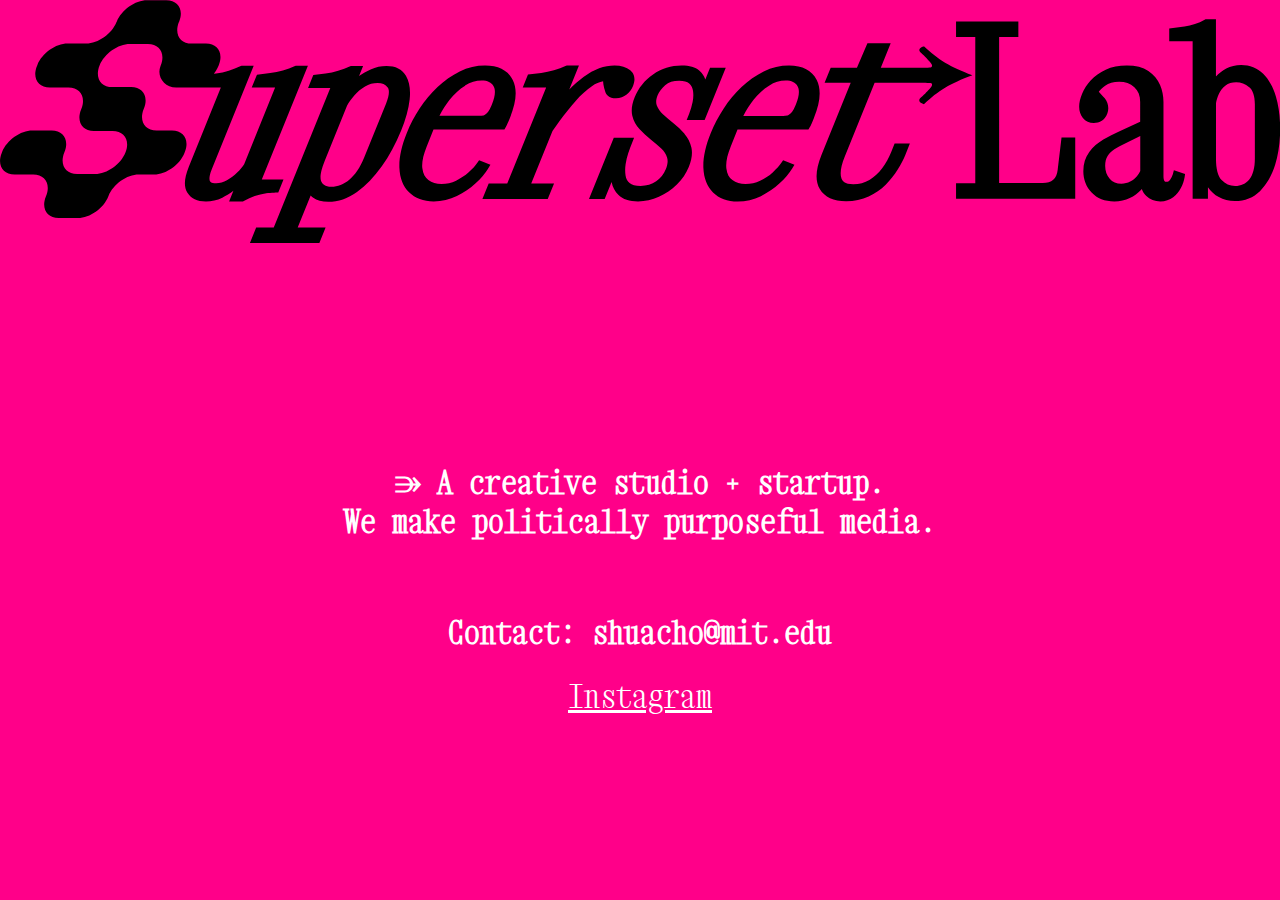
==== index.html @ b6407f48 "Add files via upload" ====
<!doctype html>

<html>
<head>
  <meta charset="utf-8">
  <title>Superset Lab</title>
  <meta name="description" content="temp site">
  <link rel="icon" href="icon.png">

  <link rel="stylesheet" href="style.css">
  <!-- <script src="jquery-3.5.1.min.js"></script> -->
  <!-- <script src="script.js"></script> -->

  
</head>


<body class="regular" >

<!-- MAIN STUFF -->
<div id="logo-container">
  <img src = "logo-white.svg" id="logo"/>

</div>
<div id="container">

    <h2 class="text1" >
      ⭄ A creative studio + startup.
      <br>We make politically purposeful media.
    </h2>

    <br>
    <h2 class="text1" >Contact: shuacho@mit.edu</h2>
    <a href="https://www.instagram.com/supersetlab/" target="_blank" class="text1 link" >Instagram</a>
</div>

  
</body>



</html>
---- style.css ----
:root {

    --superset-pink: rgb(255, 0, 137);
    /* --second-color: rgb(38, 42, 44); */
    /* --third-color: rgb(0, 96, 231); */
    --paragraphFontSize: 20px;
}

@font-face {
    font-family: "Xanh";
    src: url("../fonts/XanhMono-Regular.ttf");
}
@font-face {
    font-family: "Xanh Italic";
    src: url("../fonts/XanhMono-Italic.ttf");
}
strong {
    font-weight: normal;
    font-family: "Xanh";
    /* font-size: var(--paragraphFontSize); */
}

html {
    font-family: "Xanh";
    padding: 0;
    margin: 0;
}

body {
    background-color: var(--superset-pink);
    color: white;
    text-align: center;
    padding: 0;
    margin: 0;
}
#container {
  margin-top: 20vw;
  padding-top: 20vh;
  position: relative;
  /* background-color: rgba(0,00,255,.4); */


}
#logo-container {
  position: fixed;
  top: 0;
  width: 100%;
  /* background-color: #00fff280; */
  padding: 0;
  margin: 0;
}

#logo {
  width: 100%;
  padding: 0;
  margin: 0;
}
#logo:hover {
  filter: invert(100%);
}
.text1 {
  font-size: 2em;
  /* text-decoration: none; */
  color: white;
}
.link:hover {
  color: black;
}

/* FOR SMALL SCREENS */
/* @media (max-width:1030px){
    img {
      max-width: 90%;
      margin: -1em auto;
    }
  #container {
    margin-top: 30vh;
  }
} */
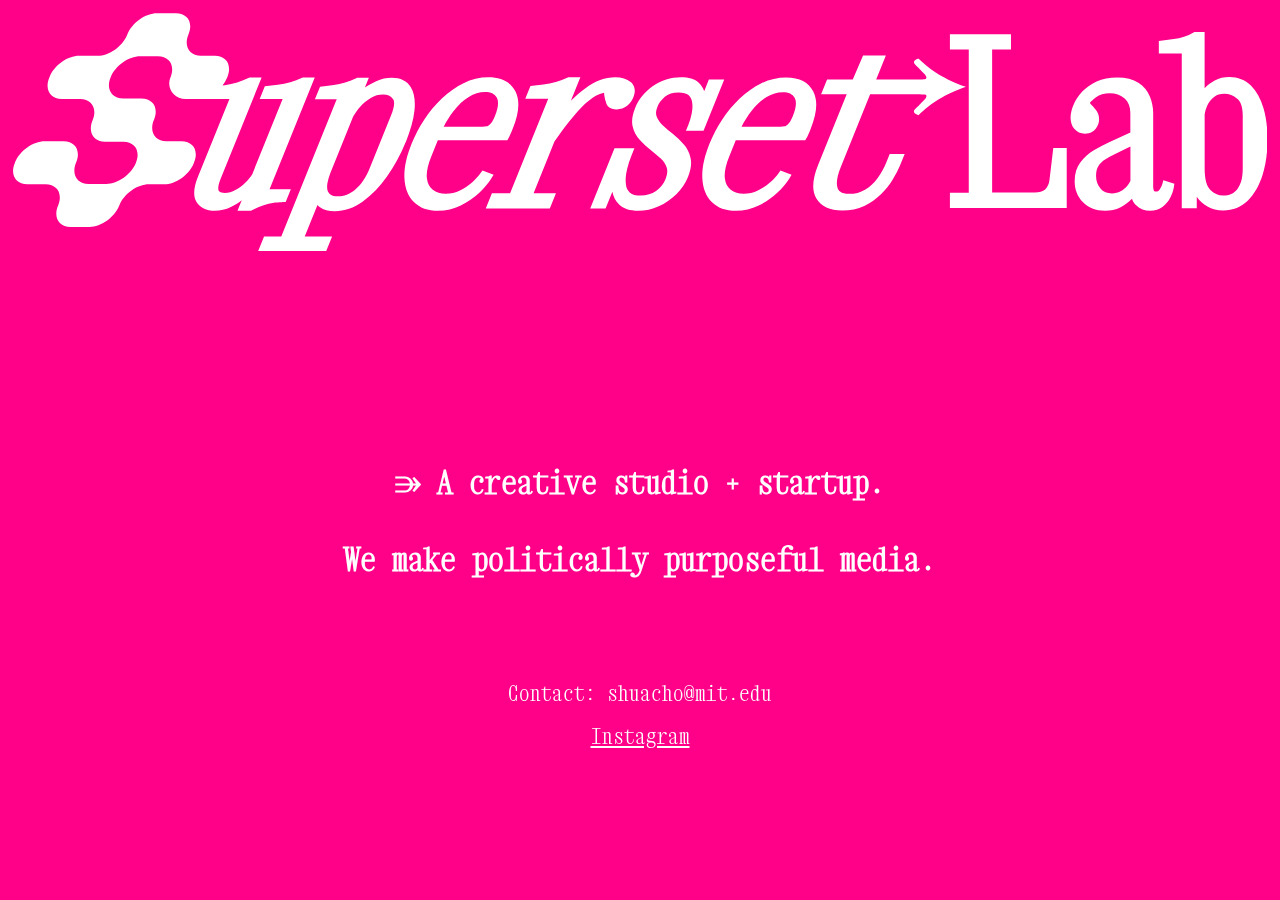
==== commit a534ee43: "u" ====
--- a/index.html
+++ b/index.html
@@ -8,30 +8,46 @@
   <link rel="icon" href="icon.png">
 
   <link rel="stylesheet" href="style.css">
-  <!-- <script src="jquery-3.5.1.min.js"></script> -->
-  <!-- <script src="script.js"></script> -->
+  <script src="jquery-3.5.1.min.js"></script>
+  <script src="script.js"></script>
 
   
 </head>
 
 
+<div id="logo-container">
+  <!-- <img src = "logo-white.svg" id="logo"/> -->
+  <!-- <svg id="bear">
+    <g class="selector-that-triggers-hover">
+      
+
+    </g>
+  </svg> -->
+  <svg id="logo" xmlns="http://www.w3.org/2000/svg" viewBox="0 0 264.18 50.25">
+    <!-- <defs>
+      <style>.cls-1{fill:#fff;}</style>
+    </defs> -->
+    <g class="hoverPath">
+      <path class="cls-1" d="m54.97,39.96c-1.74.27-3.1.75-4.65,1.6l-.18.1h-2.86l.89-2.21c-.71.55-1.47,1.03-2.29,1.42-1.09.52-2.22.79-3.38.79-1.8,0-3.1-.62-3.85-1.85-.75-1.22-.64-2.97.32-5.35l6.61-16.36h-9.21c-2.54,0-4.09-2.35-3.24-4.45l.04-.09c.99-2.46-.19-4.45-2.65-4.45h-3.72c-2.46,0-5.26,1.99-6.25,4.45-.99,2.46.19,4.45,2.65,4.45h3.85c2.46,0,3.65,1.99,2.65,4.45l-.04.09c-.99,2.46.19,4.45,2.65,4.45h3.18c2.46,0,3.65,1.99,2.65,4.45l-.07.18c-.99,2.46-3.79,4.45-6.25,4.45h-3.18c-2.46,0-5.26,1.99-6.25,4.45l-.04.09c-.99,2.46-3.79,4.45-6.25,4.45h-3.98c-2.46,0-3.65-1.99-2.65-4.45l.04-.09c.99-2.46-.19-4.45-2.65-4.45h-3.85c-2.46,0-3.65-1.99-2.65-4.45l.07-.18c.99-2.46,3.79-4.45,6.25-4.45h3.98c2.46,0,3.65,1.99,2.65,4.45l-.04.09c-.99,2.46.19,4.45,2.65,4.45h3.72c2.46,0,5.26-1.99,6.25-4.45.99-2.46-.19-4.45-2.65-4.45h-3.85c-2.46,0-3.65-1.99-2.65-4.45l.04-.09c.99-2.46-.19-4.45-2.65-4.45h-3.85c-2.46,0-3.65-1.99-2.65-4.45l.07-.18c.99-2.46,3.79-4.45,6.25-4.45h3.85c2.46,0,5.26-1.99,6.25-4.45l.04-.09c.99-2.46,3.79-4.45,6.25-4.45h3.98c2.46,0,3.65,1.99,2.65,4.45l-.04.09c-.99,2.46.19,4.45,2.65,4.45h2.92c2.46,0,3.65,1.99,2.65,4.45l-.07.18c-.23.56-.56,1.1-.95,1.6l.48-.04c1.78-.22,3.47-.81,5.09-1.56l.16-.07h2.5l-8.65,21.4c-.69,1.71-.47,2.34-.34,2.53.22.32.79.39,1.24.39.77,0,1.52-.2,2.23-.61.77-.44,1.48-.97,2.11-1.6.62-.61,1.1-1.2,1.44-1.75l6.39-15.83h-4.83l1.08-2.67,2.74-.33c1.78-.22,3.5-.71,5.12-1.46l.16-.07h2.5l-9.52,23.56h4.48l-1.08,2.67s-1.52.02-2.49.17Zm27.76-12.82c-1.06,2.63-2.38,5.07-3.93,7.26-1.56,2.21-3.28,3.99-5.12,5.3-1.9,1.35-3.89,2.04-5.91,2.04-1.34,0-2.39-.29-3.12-.85-.19-.15-.37-.31-.53-.47l-2.68,6.63h5.76l-1.29,3.21h-14.33l1.29-3.21h3.63l11.67-28.87h-4.59l1.08-2.67,2.53-.29c1.78-.21,3.47-.75,5.09-1.5l.16-.07h2.5l-.83,2.06c.73-.52,1.53-.98,2.38-1.35,1.06-.47,2.16-.71,3.28-.71,1.87,0,3.22.67,4.01,2,.73,1.22.99,2.87.77,4.9-.21,1.93-.82,4.15-1.81,6.6Zm-16.4,10.44c.24.45.71,1.04,2.06,1.04s2.51-.47,3.7-1.45c1.21-1,2.24-2.52,3.05-4.53l4.53-11.21c.64-1.59.77-2.78.35-3.34-.46-.61-1.14-.91-2.08-.91s-1.79.23-2.6.72c-.85.5-1.6,1.12-2.22,1.84-.64.74-1.15,1.46-1.5,2.12l-4.59,11.37c-1.13,2.79-.92,3.92-.69,4.34Zm34.4-2.7c-.6.97-1.46,1.99-2.57,3.03-1.12,1.04-2.42,1.93-3.86,2.64-1.48.73-3.09,1.1-4.79,1.1-2.13,0-3.85-.63-5.09-1.87-1.23-1.23-1.9-2.94-1.99-5.1-.08-2.06.43-4.46,1.51-7.14.7-1.74,1.6-3.45,2.66-5.08,1.06-1.64,2.31-3.14,3.71-4.47,1.41-1.34,2.95-2.42,4.57-3.22,1.66-.81,3.42-1.22,5.23-1.22,2.81,0,4.73,1.01,5.72,3,.96,1.94.77,4.49-.57,7.8-.17.42-.33.81-.49,1.16-.17.38-.31.67-.43.87l-.23.41h-14.64l-1.4,3.48c-.75,1.85-1.05,3.38-.9,4.54.14,1.1.54,1.89,1.24,2.42.73.56,1.62.83,2.71.83s2.08-.23,3.01-.68c.96-.47,1.84-1.05,2.6-1.74.77-.69,1.37-1.35,1.79-1.97l.36-.52,2.34.91-.5.82Zm-4.74-17.17c-1.16.72-2.25,1.72-3.23,2.98-.77.98-1.46,2.08-2.06,3.27h8.2c.29,0,.59-.03.89-.1.14-.03.39-.14.74-.49.22-.22.57-.7.99-1.75.69-1.71.81-2.99.35-3.8-.44-.78-1.25-1.16-2.46-1.16s-2.32.35-3.43,1.04Zm28.48-.89l.07.63c.07.46.2.97.4,1.55.16.49.67,1.31,2.21,1.31.84,0,1.58-.25,2.19-.75.58-.47,1.02-1.07,1.31-1.79.73-1.78-.04-2.78-.57-3.22-.79-.66-1.88-1-3.26-1-2.09,0-4.22.79-6.32,2.33-1.05.77-2.06,1.65-3.01,2.62l2-4.96h-2.5l-.16.07c-1.62.75-3.35,1.24-5.12,1.46l-2.74.33-1.08,2.68h4.83l-8.03,19.88h-3.83l-1.3,3.2h13.49l1.3-3.2h-4.71l4.39-10.88,1.46-2.05c1.08-1.5,2.2-2.9,3.32-4.17,1.11-1.26,2.24-2.28,3.35-3.04.79-.54,1.56-.88,2.31-1.01Zm16.81,10.85c-.68-.77-1.44-1.5-2.28-2.16-.77-.6-1.5-1.23-2.18-1.87-.59-.56-1.01-1.17-1.26-1.83-.22-.58-.16-1.27.17-2.09.28-.7.81-1.4,1.55-2.07.7-.63,1.65-.93,2.9-.93.96,0,1.66.19,2.07.55.43.38.69.88.78,1.51.11.73.09,1.51-.08,2.33-.17.86-.41,1.69-.73,2.46l-.5,1.24h3.71l4.36-10.78h-3.24l-.98,2.43c-.22-.7-.65-1.33-1.26-1.88-.79-.69-1.98-1.03-3.65-1.03-2.14,0-4.12.62-5.88,1.85-1.75,1.22-3.02,2.8-3.79,4.71-.58,1.45-.75,2.73-.49,3.82.25,1.06.77,2.01,1.52,2.82.69.74,1.45,1.44,2.28,2.1.78.61,1.51,1.24,2.18,1.87.59.55.98,1.17,1.21,1.88.2.65.11,1.46-.28,2.42-.42,1.03-1.06,1.84-1.98,2.48-.9.64-1.96.94-3.22.94-1.05,0-1.82-.2-2.27-.6-.47-.41-.74-.92-.83-1.56-.11-.73-.11-1.51.01-2.31.13-.83.31-1.6.54-2.28.24-.71.42-1.21.54-1.52l.67-1.67h-4.19l-5.12,12.67h3.24l1.43-3.54c.19,1.04.67,1.95,1.43,2.7.88.88,2.24,1.32,4.03,1.32,1.46,0,2.91-.32,4.3-.95,1.38-.62,2.62-1.48,3.71-2.55,1.1-1.08,1.93-2.32,2.48-3.68.59-1.47.77-2.78.53-3.9-.24-1.09-.73-2.07-1.46-2.91Zm26.73-3.31c-.17.42-.33.81-.49,1.16-.17.38-.31.67-.43.87l-.23.41h-14.64l-1.4,3.48c-.75,1.85-1.05,3.38-.9,4.54.14,1.1.54,1.89,1.24,2.42.73.56,1.62.83,2.71.83s2.08-.23,3.01-.68c.96-.47,1.84-1.05,2.6-1.74.77-.69,1.37-1.35,1.79-1.97l.36-.52,2.34.91-.5.82c-.6.97-1.46,1.99-2.57,3.03-1.12,1.04-2.42,1.93-3.86,2.64-1.48.73-3.09,1.1-4.79,1.1-2.13,0-3.85-.63-5.09-1.87-1.23-1.23-1.9-2.94-1.99-5.1-.08-2.06.43-4.46,1.51-7.14.7-1.74,1.6-3.45,2.66-5.08,1.06-1.64,2.31-3.14,3.71-4.47,1.41-1.34,2.95-2.42,4.57-3.22,1.66-.81,3.42-1.22,5.23-1.22,2.81,0,4.73,1.01,5.72,3,.96,1.94.77,4.49-.57,7.8Zm-14.57-.39h8.2c.29,0,.59-.03.89-.1.14-.03.39-.14.74-.49.22-.22.57-.7.99-1.75.69-1.71.81-2.99.35-3.8-.44-.78-1.24-1.16-2.46-1.16s-2.32.35-3.43,1.04c-1.16.72-2.25,1.72-3.23,2.98-.77.98-1.46,2.08-2.06,3.27Zm64.86,11.11c-.23,1.9-1.19,2.75-3.09,2.75h-9V7.67h3.97v-3.21h-12.86v3.21h3.97v30.2h-3.97v3.21h24.6v-12.67h-2.83l-.79,6.66Zm23.99.12l2.3.76-.1.67c-.11.71-.36,1.46-.74,2.21-.4.78-.94,1.44-1.61,1.97-.73.57-1.62.86-2.65.86-1.16,0-2.15-.39-2.95-1.17-.39-.38-.68-.84-.88-1.4-.06.07-.12.13-.18.19-.63.66-1.4,1.23-2.3,1.68-.93.46-2.01.7-3.2.7-1.96,0-3.53-.62-4.68-1.84-1.13-1.21-1.71-2.69-1.71-4.4,0-1.59.41-2.94,1.23-4.01.77-1.01,1.75-1.87,2.9-2.55,1.09-.64,2.19-1.21,3.24-1.7l4.36-2.01v-4.08c0-1.32-.39-2.32-1.2-3.05-.83-.75-1.87-1.12-3.15-1.12-1.17,0-2.14.28-2.88.83-.56.42-1,.82-1.31,1.21.52.55.93,1.01,1.23,1.38.48.59.73,1.29.73,2.07,0,.71-.24,1.39-.71,2-.36.47-1.04,1.02-2.27,1.02-.93,0-1.71-.36-2.26-1.03-.51-.63-.77-1.41-.77-2.32,0-.83.2-1.74.61-2.7.39-.94,1-1.87,1.8-2.76.81-.89,1.84-1.64,3.07-2.2,1.24-.57,2.7-.85,4.36-.85,1.82,0,3.32.38,4.44,1.13,1.12.75,1.94,1.72,2.42,2.89.46,1.12.7,2.3.7,3.5v15.33c0,1.19.37,1.19.57,1.19.34,0,.57-.12.77-.4.29-.41.49-.81.59-1.19l.22-.82Zm-13.27,1.76c.6.69,1.4,1.03,2.43,1.03.69,0,1.28-.14,1.81-.44.56-.32,1.03-.69,1.39-1.12.32-.38.55-.75.69-1.09v-7.23l-3.34,1.65c-.7.34-1.37.71-2,1.12-.57.36-1.04.82-1.4,1.36-.33.49-.5,1.2-.5,2.11,0,1.04.31,1.9.94,2.62Zm35.19-10.29c0,2.72-.35,5.21-1.03,7.41-.7,2.25-1.74,4.06-3.09,5.4-1.41,1.39-3.16,2.1-5.2,2.1-1.27,0-2.39-.27-3.33-.82-.92-.53-1.67-1.21-2.22-2.01-.01-.01-.02-.03-.03-.04v2.4h-3.16V8.52h-4.83v-2.64l3.15-.4c1.47-.19,2.88-.65,4.16-1.39l.18-.1h2.15v11.85c.58-.65,1.3-1.2,2.13-1.65.9-.49,1.94-.73,3.08-.73,1.79,0,3.31.61,4.54,1.81,1.16,1.15,2.05,2.74,2.64,4.72.57,1.93.86,4.17.86,6.66Zm-6.39-8.62c-.8-.7-1.68-1.04-2.69-1.04-.9,0-1.61.22-2.18.66-.61.48-1.06,1.04-1.37,1.71-.32.69-.52,1.36-.61,1.99v11.4c0,2.15.39,3.65,1.16,4.47.76.82,1.67,1.21,2.78,1.21,1.24,0,2.2-.44,2.93-1.34.76-.94,1.15-2.4,1.15-4.35v-11.21c0-1.67-.38-2.85-1.14-3.51Zm-67.12-8.48c-1.11.39-1.2.83-.57,1.41.98.9.86.85,1.77,1.79.56.58.64,1.04.16,1.17-.25.06-3.02.07-3.02.07h-7.25l2.04-5.06h-4.8l-2.17,5.06h-5.41l-1.26,3.11h5.39l-6.02,14.89c-1.24,3.08-1.36,5.4-.36,7.07,1,1.69,2.83,2.54,5.42,2.54,1.72,0,3.29-.33,4.66-.98,1.34-.64,2.53-1.46,3.52-2.45.97-.97,1.8-2.02,2.48-3.13.67-1.09,1.19-2.11,1.57-3.03l.94-2.33h-3.15l-.7,1.73c-.48,1.19-1.11,2.32-1.87,3.35-.74,1-1.62,1.81-2.63,2.42-.99.59-2.07.88-3.33.88-1.82,0-2.27-.7-2.45-1.23-.34-.99-.11-2.5.7-4.48l6.16-15.26h8.46s2.82,0,3.08.07c.48.12.39.59-.17,1.16-.92.94-.79.89-1.77,1.79-.63.58-.54,1.02.57,1.41,3.01-2.83,5.33-4.25,10-5.99-4.67-1.74-6.99-3.16-10-5.99Z"/>
+    </g>
+  </svg>  
+
+</div>
 <body class="regular" >
 
 <!-- MAIN STUFF -->
-<div id="logo-container">
-  <img src = "logo-white.svg" id="logo"/>
-
-</div>
 <div id="container">
 
     <h2 class="text1" >
       ⭄ A creative studio + startup.
-      <br>We make politically purposeful media.
+      <br><br>We make politically purposeful media.
     </h2>
 
     <br>
-    <h2 class="text1" >Contact: shuacho@mit.edu</h2>
-    <a href="https://www.instagram.com/supersetlab/" target="_blank" class="text1 link" >Instagram</a>
+    <br>
+    <br>
+    <h2 class="text2" >Contact: shuacho@mit.edu</h2>
+    <a href="https://www.instagram.com/supersetlab/" target="_blank" class="link text2" >Instagram</a>
 </div>
 
   
--- a/style.css
+++ b/style.css
@@ -1,5 +1,4 @@
 :root {
-
     --superset-pink: rgb(255, 0, 137);
     /* --second-color: rgb(38, 42, 44); */
     /* --third-color: rgb(0, 96, 231); */
@@ -8,11 +7,11 @@
 
 @font-face {
     font-family: "Xanh";
-    src: url("../fonts/XanhMono-Regular.ttf");
+    src: url("/fonts/XanhMono-Regular.ttf");
 }
 @font-face {
     font-family: "Xanh Italic";
-    src: url("../fonts/XanhMono-Italic.ttf");
+    src: url("/fonts/XanhMono-Italic.ttf");
 }
 strong {
     font-weight: normal;
@@ -31,7 +30,10 @@
     color: white;
     text-align: center;
     padding: 0;
+    animation-duration: 5s;
     margin: 0;
+    animation-duration: 2s;
+    animation-delay: .5s;
 }
 #container {
   margin-top: 20vw;
@@ -44,22 +46,41 @@
 #logo-container {
   position: fixed;
   top: 0;
-  width: 100%;
+  width: 98%;
   /* background-color: #00fff280; */
   padding: 0;
   margin: 0;
+  padding: 1%
 }
 
 #logo {
   width: 100%;
   padding: 0;
   margin: 0;
+  fill: white;
 }
-#logo:hover {
+/* #logo:hover {
   filter: invert(100%);
+} */
+.hoverPath {
+  animation-duration: 2s;
+  animation-delay: .5s;
+}
+
+.hoverPath:hover {
+  fill: var(--superset-pink);
+}
+.text1, .text2 {
+  color: white;
 }
 .text1 {
   font-size: 2em;
+  /* text-decoration: none; */
+  color: white;
+}
+.text2 {
+  font-size: 1.3em;
+  font-weight: normal;
   /* text-decoration: none; */
   color: white;
 }
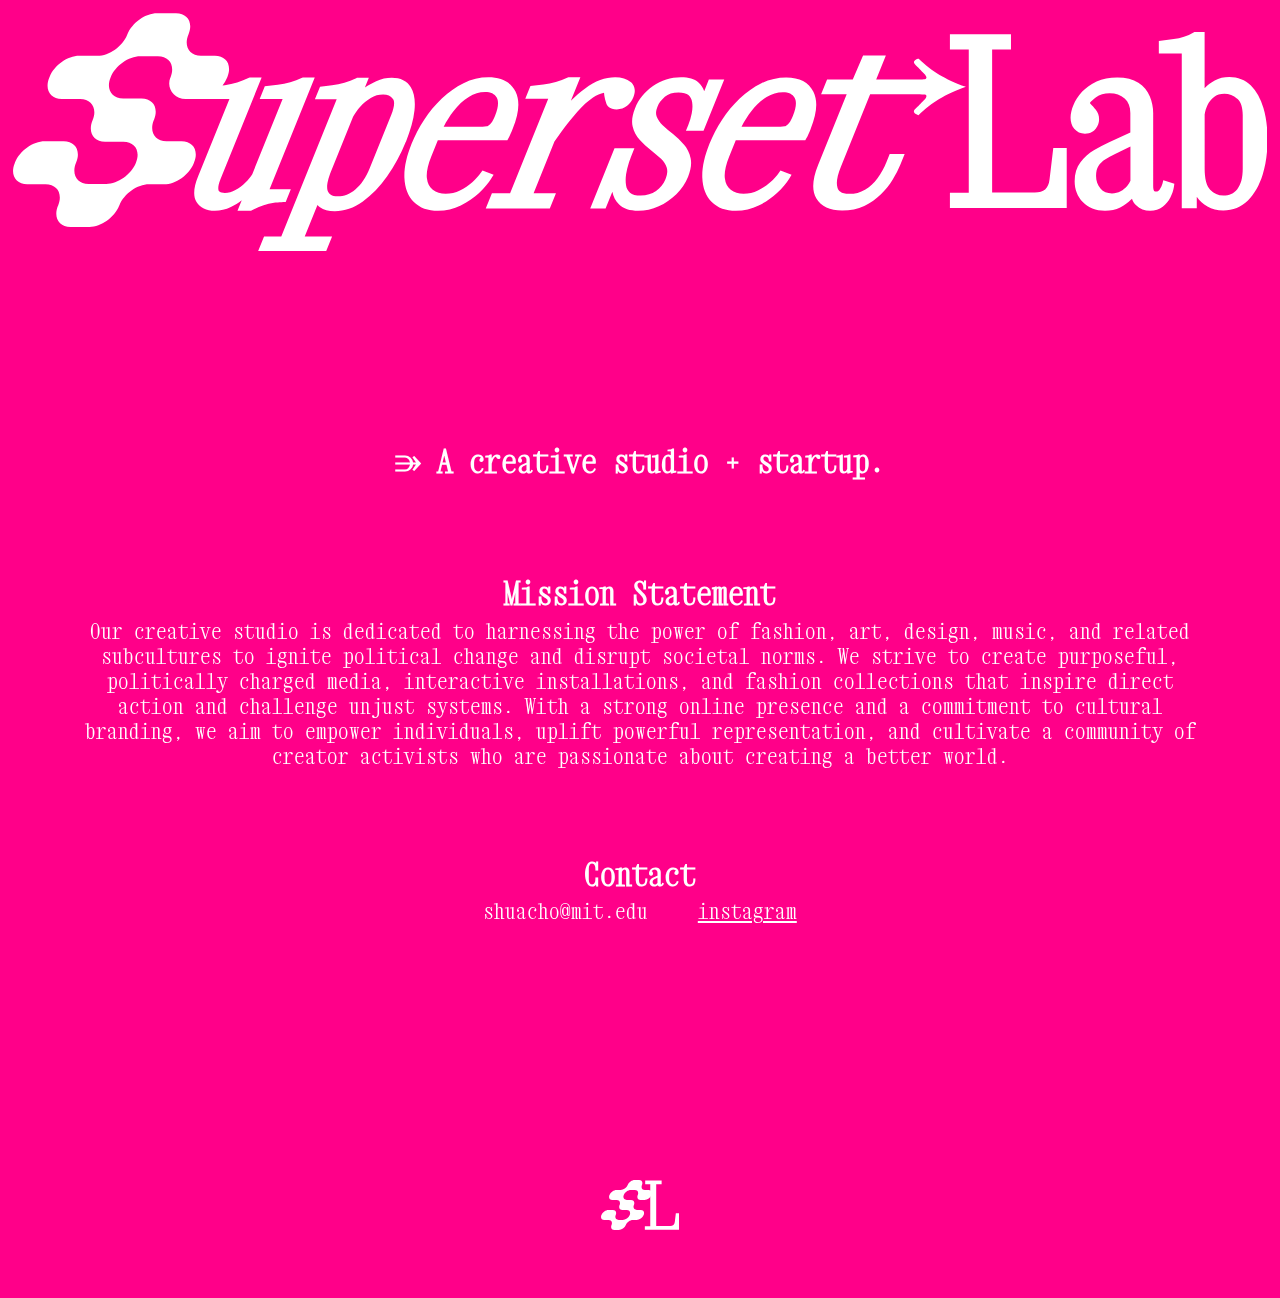
==== commit f53b64d5: "u" ====
--- a/index.html
+++ b/index.html
@@ -38,18 +38,33 @@
 <!-- MAIN STUFF -->
 <div id="container">
 
-    <h2 class="text1" >
+    <p class="text1">
       ⭄ A creative studio + startup.
-      <br><br>We make politically purposeful media.
-    </h2>
+    </p>
+    <div class="gapDiv"></div>
+    <p class="text1" >Mission Statement</p>
+    <p class="text2 paragraph marginTop" >
+    
+      Our creative studio is dedicated to harnessing the power of fashion, art, 
+      design, music, and related subcultures to ignite political change and disrupt 
+      societal norms. We strive to create purposeful, politically charged media, 
+      interactive installations, and fashion collections that inspire direct action 
+      and challenge unjust systems. With a strong online presence and a commitment 
+      to cultural branding, we aim to empower individuals, uplift powerful 
+      representation, and cultivate a community of creator activists who are 
+      passionate about creating a better world.
 
-    <br>
-    <br>
-    <br>
-    <h2 class="text2" >Contact: shuacho@mit.edu</h2>
-    <a href="https://www.instagram.com/supersetlab/" target="_blank" class="link text2" >Instagram</a>
+    </p>
+
+    <div class="gapDiv"></div>
+
+    <p class="text1" >Contact</p>
+    <span class="text2 tightMarginTop span" >shuacho@mit.edu</span>
+    <a href="https://www.instagram.com/supersetlab/" target="_blank" id="ig" class="link text2 span" >instagram</a>  
 </div>
 
+<div style="height:12em;"></div>
+<img src="./monogram.svg" height="50vh" class="monogram">
   
 </body>
 
--- a/style.css
+++ b/style.css
@@ -7,11 +7,11 @@
 
 @font-face {
     font-family: "Xanh";
-    src: url("/fonts/XanhMono-Regular.ttf");
+    src: url("./fonts/XanhMono-Regular.ttf");
 }
 @font-face {
     font-family: "Xanh Italic";
-    src: url("/fonts/XanhMono-Italic.ttf");
+    src: url("./fonts/XanhMono-Italic.ttf");
 }
 strong {
     font-weight: normal;
@@ -20,9 +20,13 @@
 }
 
 html {
+    font-family: sans-serif;
     font-family: "Xanh";
     padding: 0;
     margin: 0;
+}
+.paragraph {
+  padding: 0 6%;
 }
 
 body {
@@ -40,8 +44,7 @@
   padding-top: 20vh;
   position: relative;
   /* background-color: rgba(0,00,255,.4); */
-
-
+  
 }
 #logo-container {
   position: fixed;
@@ -75,26 +78,82 @@
 }
 .text1 {
   font-size: 2em;
+  font-weight: bold;
   /* text-decoration: none; */
   color: white;
+  margin: .2em 0;
 }
 .text2 {
   font-size: 1.3em;
   font-weight: normal;
   /* text-decoration: none; */
+  margin: 0;
   color: white;
 }
 .link:hover {
   color: black;
 }
+p span a{
+  margin: 0;
+}
+#ig:hover{
+    background: #515BD4;
+    background: -webkit-linear-gradient(to bottom right, #515BD4 0%, #8134AF 25%, #DD2A7B 51%, #F58529 77%, #FEDA77 100%);
+    background: -moz-linear-gradient(to bottom right, #515BD4 0%, #8134AF 25%, #DD2A7B 51%, #F58529 77%, #FEDA77 100%);
+    background: linear-gradient(to bottom right, #515BD4 0%, #8134AF 25%, #DD2A7B 51%, #F58529 77%, #FEDA77 100%);
+    -webkit-background-clip: text;
+    -webkit-text-fill-color: transparent;
+}
+/* .tightMarginTop {
+  margin-top: -1.5em;
+} */
+.span {
+  margin: 0 1em;
+}
+.monogram {
+  padding:4em;
+}
+.gapDiv{
+  height: 5em;
+}
+
 
 /* FOR SMALL SCREENS */
-/* @media (max-width:1030px){
-    img {
-      max-width: 90%;
-      margin: -1em auto;
-    }
+@media (max-width:1030px){
+  
   #container {
-    margin-top: 30vh;
+  padding-top: 14vh;
   }
-} */+  #logo-container {
+  width: 97%;
+  padding: 1.5%
+  }
+
+  .text1 {
+  padding: 0 2%;
+  font-size: 5.6em; 
+  font-weight: bold;
+  /* text-decoration: none; */
+  color: white;
+  margin: .2em 0;
+  }
+  .text2 {
+  font-size: 3.4em;
+  font-weight: normal;
+  /* text-decoration: none; */
+  color: white;
+  }
+  .paragraph {
+  font-size: 2.2em;
+  padding: 0 5%;
+  }
+
+  .monogram {
+    padding:15em;
+    height: 15vw;
+  }
+  .gapDiv{
+    height: 10em;
+  }
+
+}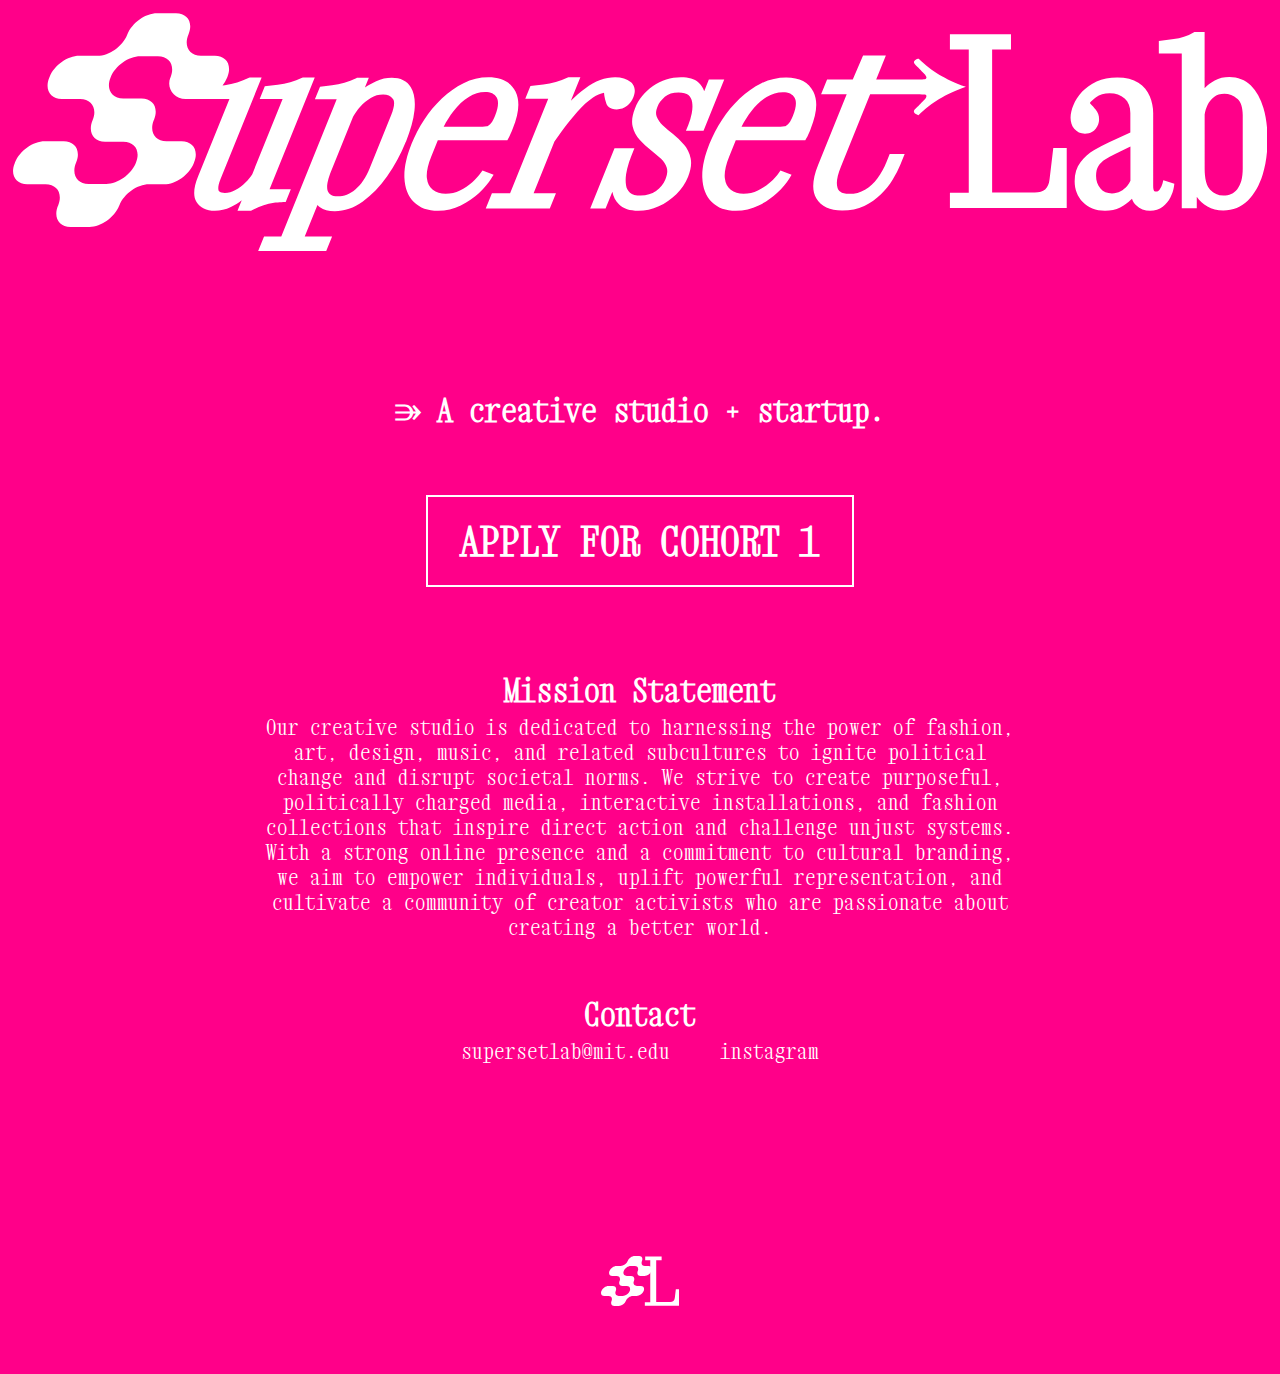
==== commit b26024b5: "apply u2" ====
--- a/index.html
+++ b/index.html
@@ -16,13 +16,8 @@
 
 
 <div id="logo-container">
-  <!-- <img src = "logo-white.svg" id="logo"/> -->
-  <!-- <svg id="bear">
-    <g class="selector-that-triggers-hover">
-      
 
-    </g>
-  </svg> -->
+  
   <svg id="logo" xmlns="http://www.w3.org/2000/svg" viewBox="0 0 264.18 50.25">
     <!-- <defs>
       <style>.cls-1{fill:#fff;}</style>
@@ -37,13 +32,16 @@
 
 <!-- MAIN STUFF -->
 <div id="container">
-
-    <p class="text1">
+    <p id="subtitle" class="text1">
       ⭄ A creative studio + startup.
     </p>
+
+    <br><br><br>
+    <a href="/apply.html" style="font-weight:900; font-size:40px"><button>APPLY FOR COHORT 1</button></a>
+
     <div class="gapDiv"></div>
-    <p class="text1" >Mission Statement</p>
-    <p class="text2 paragraph marginTop" >
+    <p class="text1">Mission Statement</p>
+    <p class="text2 paragraph marginTop">
     
       Our creative studio is dedicated to harnessing the power of fashion, art, 
       design, music, and related subcultures to ignite political change and disrupt 
@@ -56,14 +54,15 @@
 
     </p>
 
-    <div class="gapDiv"></div>
+    
+    <div style="height:3em;"></div>
 
     <p class="text1" >Contact</p>
-    <span class="text2 tightMarginTop span" >shuacho@mit.edu</span>
+    <span class="text2 tightMarginTop span" >supersetlab@mit.edu</span>
     <a href="https://www.instagram.com/supersetlab/" target="_blank" id="ig" class="link text2 span" >instagram</a>  
 </div>
 
-<div style="height:12em;"></div>
+<div style="height:8em;"></div>
 <img src="./monogram.svg" height="50vh" class="monogram">
   
 </body>
--- a/style.css
+++ b/style.css
@@ -14,8 +14,8 @@
     src: url("./fonts/XanhMono-Italic.ttf");
 }
 strong {
-    font-weight: normal;
-    font-family: "Xanh";
+    /* font-weight: normal;
+    font-family: "Xanh"; */
     /* font-size: var(--paragraphFontSize); */
 }
 
@@ -24,11 +24,17 @@
     font-family: "Xanh";
     padding: 0;
     margin: 0;
+    /* cursor: url('./icon.png'); */
+    /* cursor:all-scroll */
 }
 .paragraph {
   padding: 0 6%;
-}
-
+  width:60%; 
+  margin:auto;
+}
+strong {
+  font-weight: bolder;
+}
 body {
     background-color: var(--superset-pink);
     color: white;
@@ -40,11 +46,10 @@
     animation-delay: .5s;
 }
 #container {
-  margin-top: 20vw;
+  margin-top: 16vw;
   padding-top: 20vh;
   position: relative;
   /* background-color: rgba(0,00,255,.4); */
-  
 }
 #logo-container {
   position: fixed;
@@ -53,7 +58,20 @@
   /* background-color: #00fff280; */
   padding: 0;
   margin: 0;
-  padding: 1%
+  padding: 1%;
+  z-index: 100;
+}
+
+/* just in apply */
+#logo-small {
+  position: fixed;
+  top: 3vh;
+  left: 3vh;
+  width: 10%;
+  /* background-color: #00fff280; */
+  padding: 0;
+  margin: 0;
+  z-index: 100;
 }
 
 #logo {
@@ -87,7 +105,7 @@
   font-size: 1.3em;
   font-weight: normal;
   /* text-decoration: none; */
-  margin: 0;
+  margin: auto;
   color: white;
 }
 .link:hover {
@@ -96,7 +114,12 @@
 p span a{
   margin: 0;
 }
+#ig {
+  text-decoration: none;
+}
+
 #ig:hover{
+    color: #DD2A7B;
     background: #515BD4;
     background: -webkit-linear-gradient(to bottom right, #515BD4 0%, #8134AF 25%, #DD2A7B 51%, #F58529 77%, #FEDA77 100%);
     background: -moz-linear-gradient(to bottom right, #515BD4 0%, #8134AF 25%, #DD2A7B 51%, #F58529 77%, #FEDA77 100%);
@@ -116,8 +139,65 @@
 .gapDiv{
   height: 5em;
 }
-
-
+.alignLeft {
+  text-align: left;
+}
+.applyHeader {
+  margin-bottom: 1em;
+  font-size: 80px;
+  letter-spacing: -2px;
+}
+.applyPar {
+  font-family: sans-serif;
+  font-weight: 100;
+  line-height: 1.3em;
+  font-size: 18px;
+}
+.apBig {
+  font-size: 28px;
+  width: 60%;
+  margin: auto;
+}
+.moreinfo {
+  width: 70%;
+  margin: auto;
+  text-align: left;
+}
+.moreinfoBig {
+  font-weight: bolder;
+  font-size: 24px;
+}
+
+button {
+	background: var(--superset-pink);
+	color: white;
+	border: none;
+  border-radius: 0;
+	padding: .5em .8em;
+	font: inherit;
+	cursor: pointer;
+  outline: white solid 2px;
+  /* border: white 2px solid; */
+  transition: color .3s linear;
+}
+button:hover {
+	background: white;
+	color: var(--superset-pink);
+}
+
+#superbullets{
+  width:40%; 
+  margin-top:-16px;
+  text-align: left; 
+  margin:auto; 
+}
+.smallbullets{
+  padding-left: 10%; 
+  font-size: 15px;
+}
+#weirddiv{
+  height: 0;
+}
 /* FOR SMALL SCREENS */
 @media (max-width:1030px){
   
@@ -144,10 +224,19 @@
   color: white;
   }
   .paragraph {
-  font-size: 2.2em;
-  padding: 0 5%;
-  }
-
+    font-size: 2.2em;
+    padding: 0 5%;
+    width: 90%;
+    /* text-align: left; */
+  }
+  #subtitle {
+    font-size: 3.5em;
+  }
+  button {
+    font-size: 70px;
+    margin-top: 1.2em;
+    max-width: 80%;
+  }
   .monogram {
     padding:15em;
     height: 15vw;
@@ -156,4 +245,45 @@
     height: 10em;
   }
 
+
+  .applyHeader {
+    margin-top: 1.5em;
+    margin-bottom: 1.5em;
+    font-size: 8em;
+  }
+  .applyPar {
+    text-align: center;
+    font-family: sans-serif;
+    font-weight: 100;
+    line-height: 1.3em;
+    font-size: 2.2em;
+  }
+  .apBig {
+    font-size: 3.5em;
+    width: 90%;
+    margin: auto;
+  }
+  .moreinfo {
+    width: 90%;
+    margin: auto;
+    text-align: left;
+  }
+  .moreinfoBig {
+    font-weight: bolder;
+    font-size: 3em;
+  }
+  #superbullets{
+    width:70%; 
+    margin-top:-10px
+  }
+  ul {
+    font-size: 1em;
+  }
+  .smallbullets{
+    padding-left: 10%; 
+    font-size: 2.2em;
+  }
+  #weirddiv{
+    height: 4em;
+  }
 }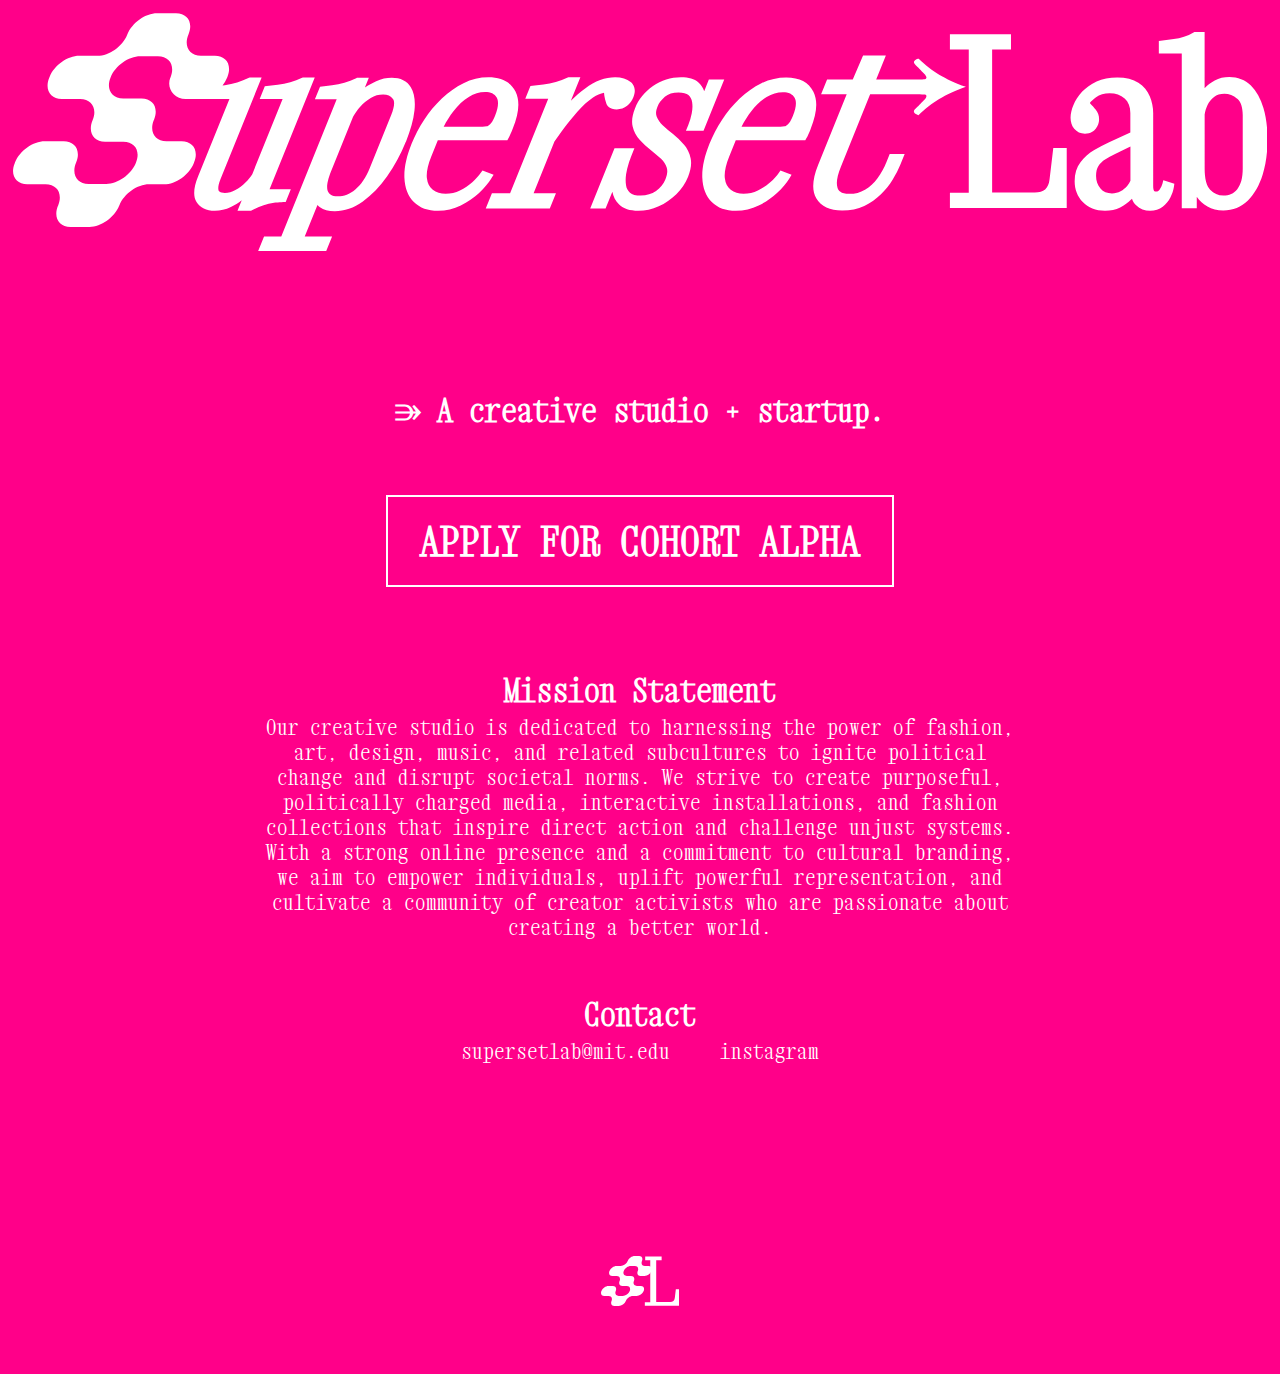
==== commit 9fb34e29: "u3" ====
--- a/index.html
+++ b/index.html
@@ -37,7 +37,7 @@
     </p>
 
     <br><br><br>
-    <a href="/apply.html" style="font-weight:900; font-size:40px"><button>APPLY FOR COHORT 1</button></a>
+    <a href="/apply.html" style="font-weight:900; font-size:40px"><button>APPLY FOR COHORT ALPHA</button></a>
 
     <div class="gapDiv"></div>
     <p class="text1">Mission Statement</p>
